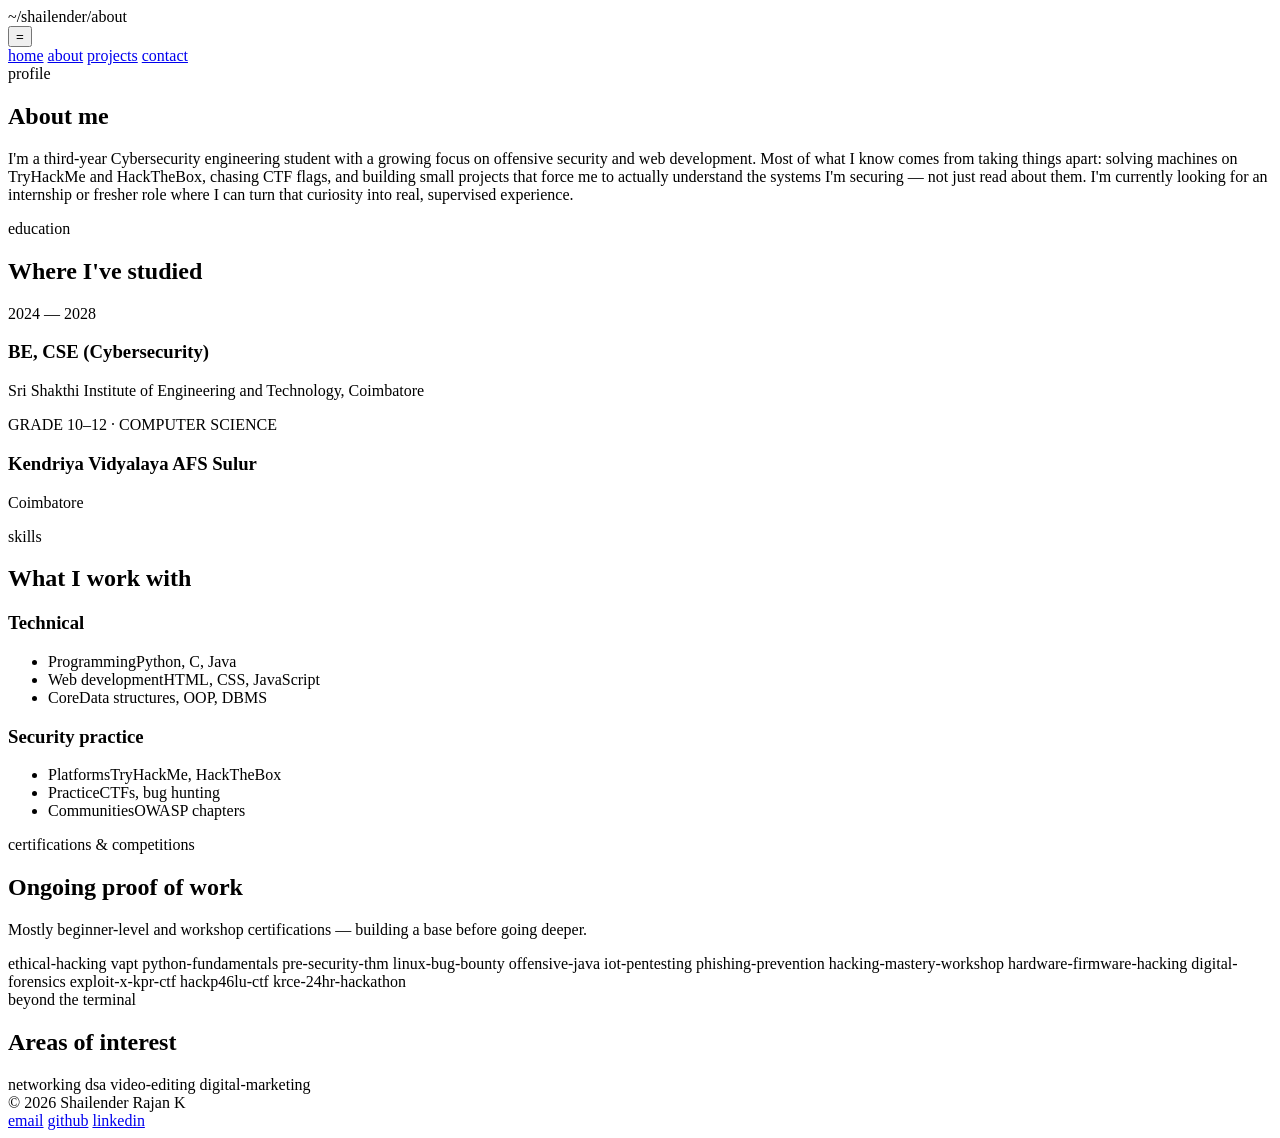
==== about.html @ c991220b "Add files via upload" ====
<!DOCTYPE html>
<html lang="en">
<head>
<meta charset="UTF-8">
<meta name="viewport" content="width=device-width, initial-scale=1.0">
<title>About — Shailender Rajan K</title>
<meta name="description" content="About Shailender Rajan K: education, skills, and areas of interest in cybersecurity.">

<link rel="preconnect" href="https://fonts.googleapis.com">
<link rel="preconnect" href="https://fonts.gstatic.com" crossorigin>
<link href="https://fonts.googleapis.com/css2?family=Space+Grotesk:wght@500;600;700&family=Inter:wght@400;500;600&family=JetBrains+Mono:wght@400;500&display=swap" rel="stylesheet">

<link rel="stylesheet" href="css/style.css">
</head>
<body>

<header class="site-nav">
  <div class="nav-inner">
    <div class="nav-path">
      <span>~/shailender</span><span class="sep">/</span><span class="segment-current">about</span>
    </div>
    <button class="nav-toggle" aria-label="Toggle menu" aria-expanded="false">=</button>
    <nav class="nav-links">
      <a href="index.html">home</a>
      <a href="about.html" aria-current="page">about</a>
      <a href="projects.html">projects</a>
      <a href="contact.html">contact</a>
    </nav>
  </div>
</header>

<main>

  <!-- ============================================================
       PROFILE — EDIT YOUR BIO PARAGRAPH HERE
       ============================================================ -->
  <section class="hero">
    <div class="wrap">
      <span class="eyebrow">profile</span>
      <h1 class="reveal">About me</h1>
      <p class="lede reveal">
        I'm a third-year Cybersecurity engineering student with a growing focus on
        offensive security and web development. Most of what I know comes from taking
        things apart: solving machines on TryHackMe and HackTheBox, chasing CTF flags,
        and building small projects that force me to actually understand the systems
        I'm securing — not just read about them. I'm currently looking for an internship
        or fresher role where I can turn that curiosity into real, supervised experience.
      </p>
    </div>
  </section>

  <!-- ============================================================
       EDUCATION — EDIT DATES / INSTITUTIONS HERE
       ============================================================ -->
  <section>
    <div class="wrap">
      <div class="section-head reveal">
        <span class="eyebrow">education</span>
        <h2>Where I've studied</h2>
      </div>

      <div class="grid-2 reveal-group">
        <div class="card reveal">
          <div class="card-meta">2024 — 2028</div>
          <h3>BE, CSE (Cybersecurity)</h3>
          <p>Sri Shakthi Institute of Engineering and Technology, Coimbatore</p>
        </div>
        <div class="card reveal">
          <div class="card-meta">GRADE 10–12 · COMPUTER SCIENCE</div>
          <h3>Kendriya Vidyalaya AFS Sulur</h3>
          <p>Coimbatore</p>
        </div>
      </div>
    </div>
  </section>

  <!-- ============================================================
       SKILLS — EDIT: add/remove list items as your skills grow
       ============================================================ -->
  <section>
    <div class="wrap">
      <div class="section-head reveal">
        <span class="eyebrow">skills</span>
        <h2>What I work with</h2>
      </div>

      <div class="grid-2 reveal-group">
        <div class="card reveal">
          <h3>Technical</h3>
          <ul class="list-plain">
            <li><span>Programming</span><span>Python, C, Java</span></li>
            <li><span>Web development</span><span>HTML, CSS, JavaScript</span></li>
            <li><span>Core</span><span>Data structures, OOP, DBMS</span></li>
          </ul>
        </div>
        <div class="card reveal">
          <h3>Security practice</h3>
          <ul class="list-plain">
            <li><span>Platforms</span><span>TryHackMe, HackTheBox</span></li>
            <li><span>Practice</span><span>CTFs, bug hunting</span></li>
            <li><span>Communities</span><span>OWASP chapters</span></li>
          </ul>
        </div>
      </div>
    </div>
  </section>

  <!-- ============================================================
       CERTIFICATIONS — EDIT: this list will grow fastest, keep it updated
       ============================================================ -->
  <section>
    <div class="wrap">
      <div class="section-head reveal">
        <span class="eyebrow">certifications &amp; competitions</span>
        <h2>Ongoing proof of work</h2>
        <p>Mostly beginner-level and workshop certifications — building a base before going deeper.</p>
      </div>

      <div class="tag-row reveal-group">
        <span class="tag reveal">ethical-hacking</span>
        <span class="tag reveal">vapt</span>
        <span class="tag reveal">python-fundamentals</span>
        <span class="tag reveal">pre-security-thm</span>
        <span class="tag reveal">linux-bug-bounty</span>
        <span class="tag reveal">offensive-java</span>
        <span class="tag reveal">iot-pentesting</span>
        <span class="tag reveal">phishing-prevention</span>
        <span class="tag reveal">hacking-mastery-workshop</span>
        <span class="tag reveal">hardware-firmware-hacking</span>
        <span class="tag reveal">digital-forensics</span>
        <span class="tag reveal">exploit-x-kpr-ctf</span>
        <span class="tag reveal">hackp46lu-ctf</span>
        <span class="tag reveal">krce-24hr-hackathon</span>
      </div>
    </div>
  </section>

  <!-- ============================================================
       INTERESTS — EDIT if your interests shift
       ============================================================ -->
  <section>
    <div class="wrap">
      <div class="section-head reveal">
        <span class="eyebrow">beyond the terminal</span>
        <h2>Areas of interest</h2>
      </div>
      <div class="tag-row reveal-group">
        <span class="tag reveal">networking</span>
        <span class="tag reveal">dsa</span>
        <span class="tag reveal">video-editing</span>
        <span class="tag reveal">digital-marketing</span>
      </div>
    </div>
  </section>

</main>

<footer class="site-footer">
  <div class="footer-inner">
    <span>&copy; <span id="year"></span> Shailender Rajan K</span>
    <div class="footer-links">
      <a href="mailto:shailenderrajank@gmail.com">email</a>
      <a href="https://github.com/iamshailenderr" target="_blank" rel="noopener">github</a>
      <a href="https://www.linkedin.com/in/shailender-rajan-kadhir-b52030244" target="_blank" rel="noopener">linkedin</a>
    </div>
  </div>
</footer>

<script src="js/script.js"></script>
<script>document.getElementById("year").textContent = new Date().getFullYear();</script>
</body>
</html>
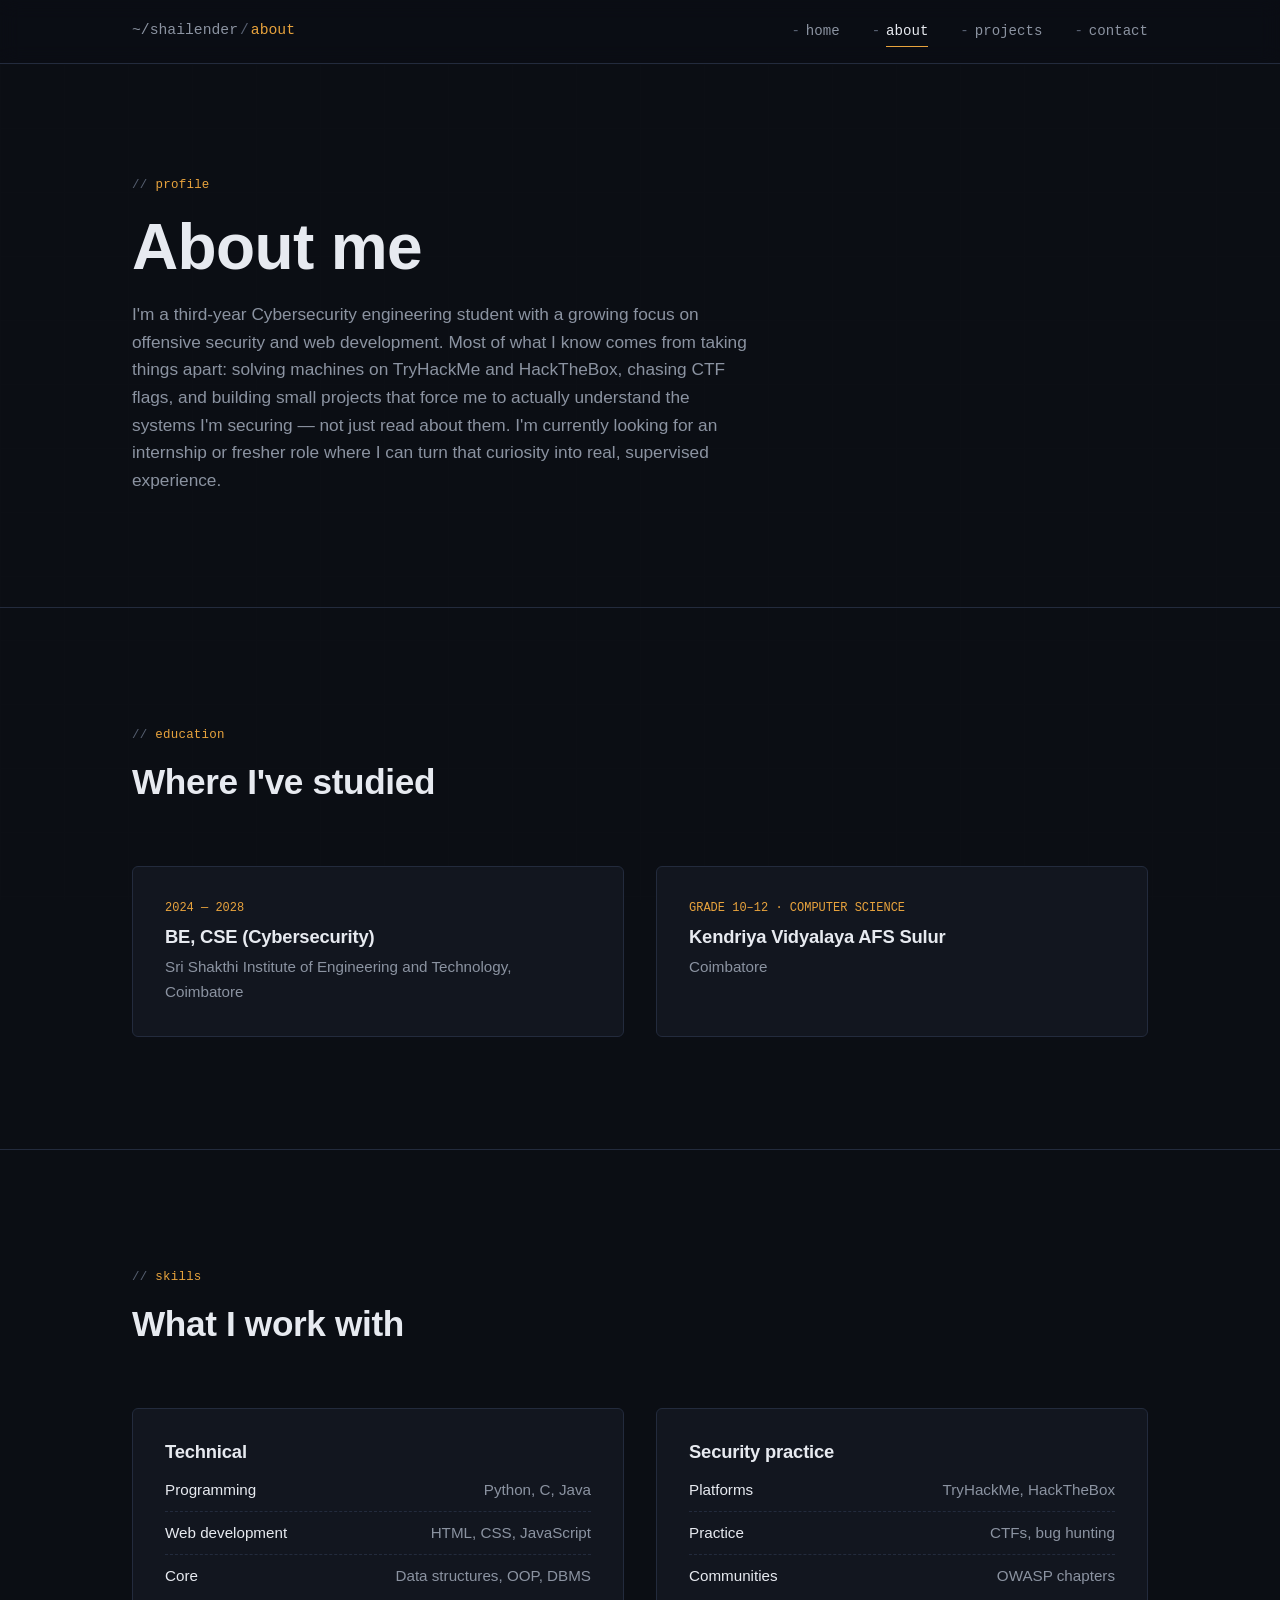
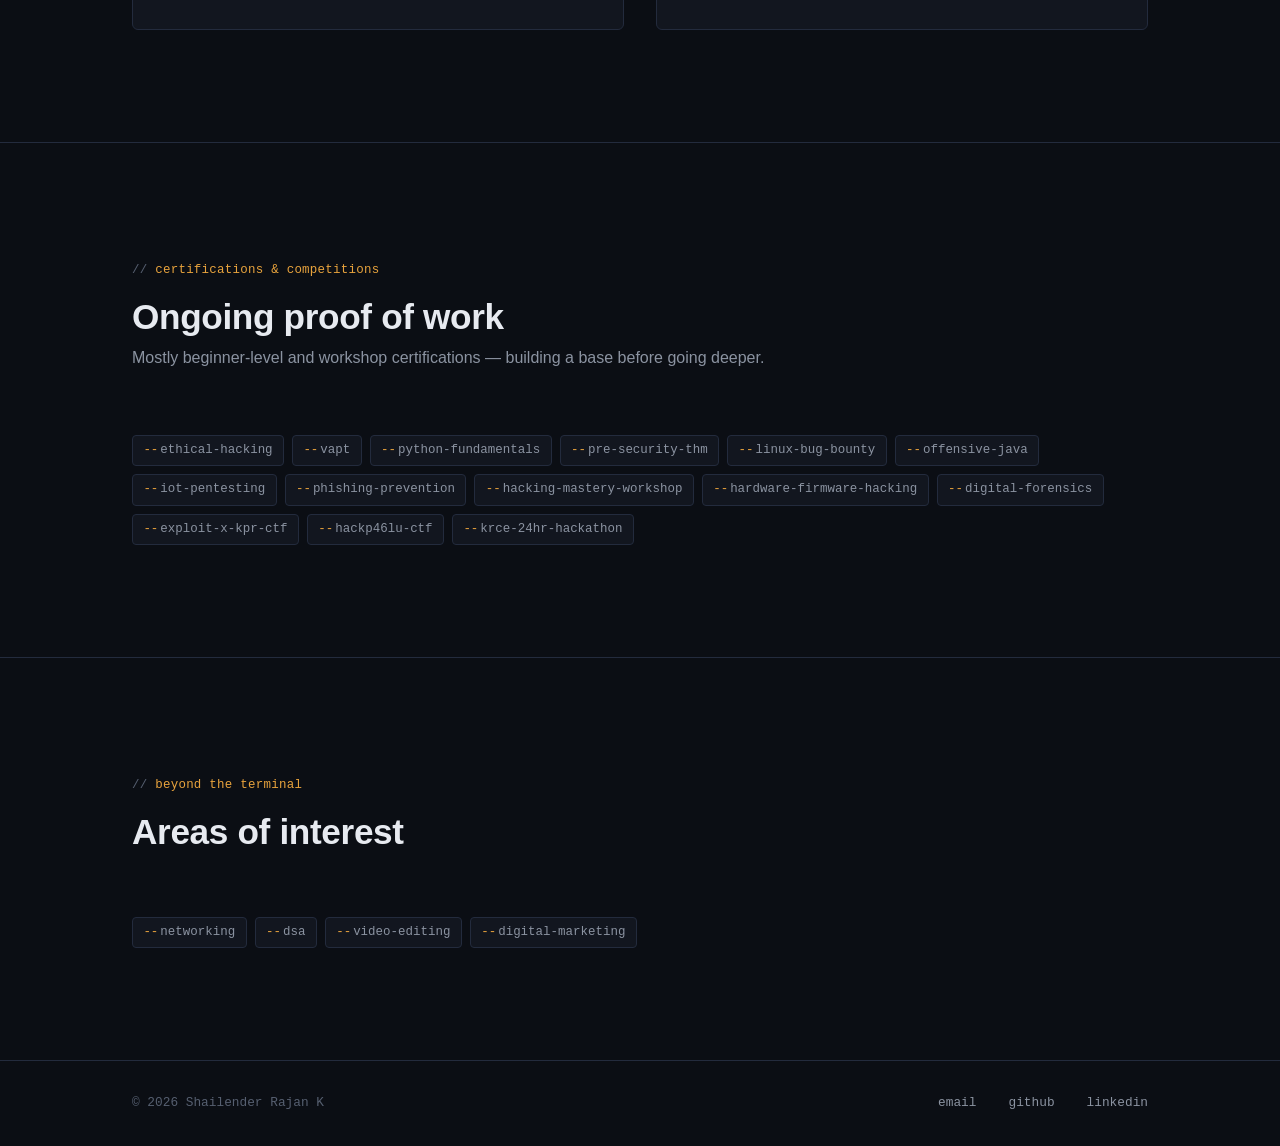
==== commit 07108738: "Update about.html" ====
--- a/about.html
+++ b/about.html
@@ -10,7 +10,7 @@
 <link rel="preconnect" href="https://fonts.gstatic.com" crossorigin>
 <link href="https://fonts.googleapis.com/css2?family=Space+Grotesk:wght@500;600;700&family=Inter:wght@400;500;600&family=JetBrains+Mono:wght@400;500&display=swap" rel="stylesheet">
 
-<link rel="stylesheet" href="css/style.css">
+<link rel="stylesheet" href="style.css">
 </head>
 <body>
 
@@ -166,7 +166,7 @@
   </div>
 </footer>
 
-<script src="js/script.js"></script>
+<script src="script.js"></script>
 <script>document.getElementById("year").textContent = new Date().getFullYear();</script>
 </body>
 </html>
--- a/style.css
+++ b/style.css
@@ -0,0 +1,440 @@
+/* =========================================================
+   SHAILENDER RAJAN K — PORTFOLIO STYLESHEET
+   =========================================================
+   HOW THIS FILE IS ORGANIZED (find things fast):
+   1. Design tokens (colors, fonts, spacing) — EDIT COLORS HERE
+   2. Reset & base
+   3. Layout helpers
+   4. Nav / breadcrumb bar
+   5. Buttons & tags
+   6. Hero
+   7. Cards & sections
+   8. Footer
+   9. Scroll-reveal animation system
+   10. Responsive
+   ========================================================= */
+
+/* ---------- 1. DESIGN TOKENS ---------- */
+:root {
+  /* Background layers */
+  --bg: #0b0e14;
+  --surface: #12161f;
+  --surface-2: #1a2130;
+  --border: #232b3d;
+
+  /* Text */
+  --text: #e7eaf0;
+  --text-dim: #8b93a1;
+  --text-faint: #565f70;
+
+  /* Accent — signal amber. Used sparingly. */
+  --accent: #e8a33d;
+  --accent-soft: rgba(232, 163, 61, 0.14);
+  --accent-line: rgba(232, 163, 61, 0.35);
+
+  /* Type */
+  --font-display: "Space Grotesk", "Segoe UI", sans-serif;
+  --font-body: "Inter", "Segoe UI", sans-serif;
+  --font-mono: "JetBrains Mono", "Courier New", monospace;
+
+  /* Spacing scale */
+  --space-xs: 0.5rem;
+  --space-sm: 1rem;
+  --space-md: 2rem;
+  --space-lg: 4rem;
+  --space-xl: 7rem;
+
+  --radius: 6px;
+  --max-width: 1080px;
+}
+
+/* ---------- 2. RESET & BASE ---------- */
+* { margin: 0; padding: 0; box-sizing: border-box; }
+
+html { scroll-behavior: smooth; }
+
+@media (prefers-reduced-motion: reduce) {
+  html { scroll-behavior: auto; }
+  *, *::before, *::after {
+    animation-duration: 0.01ms !important;
+    animation-iteration-count: 1 !important;
+    transition-duration: 0.01ms !important;
+    scroll-behavior: auto !important;
+  }
+}
+
+body {
+  background: var(--bg);
+  color: var(--text);
+  font-family: var(--font-body);
+  font-size: 16px;
+  line-height: 1.6;
+  -webkit-font-smoothing: antialiased;
+  min-height: 100vh;
+  display: flex;
+  flex-direction: column;
+}
+
+/* subtle ambient grid texture on the background, very low opacity */
+body::before {
+  content: "";
+  position: fixed;
+  inset: 0;
+  z-index: -1;
+  background-image:
+    linear-gradient(var(--border) 1px, transparent 1px),
+    linear-gradient(90deg, var(--border) 1px, transparent 1px);
+  background-size: 64px 64px;
+  opacity: 0.06;
+  pointer-events: none;
+}
+
+a { color: inherit; text-decoration: none; }
+
+h1, h2, h3, h4 {
+  font-family: var(--font-display);
+  font-weight: 600;
+  line-height: 1.15;
+  letter-spacing: -0.01em;
+}
+
+h1 { font-size: clamp(2.4rem, 5vw, 4rem); }
+h2 { font-size: clamp(1.6rem, 3vw, 2.2rem); }
+h3 { font-size: 1.15rem; }
+
+p { color: var(--text-dim); }
+
+ul { list-style: none; }
+
+img { max-width: 100%; display: block; }
+
+::selection { background: var(--accent-soft); color: var(--accent); }
+
+:focus-visible {
+  outline: 2px solid var(--accent);
+  outline-offset: 3px;
+  border-radius: 3px;
+}
+
+/* ---------- 3. LAYOUT HELPERS ---------- */
+.wrap {
+  max-width: var(--max-width);
+  margin: 0 auto;
+  padding: 0 var(--space-md);
+}
+
+main { flex: 1; }
+
+section {
+  padding: var(--space-xl) 0;
+  border-bottom: 1px solid var(--border);
+}
+
+section:last-of-type { border-bottom: none; }
+
+.eyebrow {
+  font-family: var(--font-mono);
+  font-size: 0.78rem;
+  color: var(--accent);
+  letter-spacing: 0.02em;
+  display: inline-block;
+  margin-bottom: var(--space-sm);
+}
+
+.eyebrow::before { content: "// "; color: var(--text-faint); }
+
+.section-head {
+  margin-bottom: var(--space-lg);
+  max-width: 640px;
+}
+
+.section-head p { margin-top: var(--space-xs); }
+
+/* ---------- 4. NAV / BREADCRUMB BAR ---------- */
+/* Signature element: a command-path style breadcrumb instead of a generic navbar.
+   It reads like a terminal working directory: ~/shailender/<page> */
+header.site-nav {
+  position: sticky;
+  top: 0;
+  z-index: 50;
+  background: rgba(11, 14, 20, 0.85);
+  backdrop-filter: blur(10px);
+  border-bottom: 1px solid var(--border);
+}
+
+.nav-inner {
+  max-width: var(--max-width);
+  margin: 0 auto;
+  padding: var(--space-sm) var(--space-md);
+  display: flex;
+  align-items: center;
+  justify-content: space-between;
+}
+
+.nav-path {
+  font-family: var(--font-mono);
+  font-size: 0.92rem;
+  color: var(--text-dim);
+  white-space: nowrap;
+}
+
+.nav-path .segment-current { color: var(--accent); }
+.nav-path .sep { color: var(--text-faint); margin: 0 2px; }
+
+.nav-links {
+  display: flex;
+  gap: var(--space-md);
+  font-family: var(--font-mono);
+  font-size: 0.88rem;
+}
+
+.nav-links a {
+  color: var(--text-dim);
+  position: relative;
+  padding: 4px 0;
+  transition: color 0.2s ease;
+}
+
+.nav-links a::before { content: "-"; color: var(--text-faint); margin-right: 6px; }
+
+.nav-links a:hover,
+.nav-links a[aria-current="page"] {
+  color: var(--text);
+}
+
+.nav-links a[aria-current="page"]::after {
+  content: "";
+  position: absolute;
+  left: 14px;
+  right: 0;
+  bottom: 0;
+  height: 1px;
+  background: var(--accent);
+}
+
+.nav-toggle {
+  display: none;
+  background: none;
+  border: 1px solid var(--border);
+  color: var(--text);
+  border-radius: var(--radius);
+  width: 36px;
+  height: 36px;
+  font-family: var(--font-mono);
+  cursor: pointer;
+}
+
+/* ---------- 5. BUTTONS & TAGS ---------- */
+.btn {
+  display: inline-flex;
+  align-items: center;
+  gap: 8px;
+  font-family: var(--font-mono);
+  font-size: 0.9rem;
+  padding: 0.75rem 1.4rem;
+  border-radius: var(--radius);
+  border: 1px solid var(--border);
+  transition: border-color 0.2s ease, transform 0.2s ease, background 0.2s ease;
+  cursor: pointer;
+}
+
+.btn-primary {
+  background: var(--accent);
+  color: #14110a;
+  border-color: var(--accent);
+  font-weight: 600;
+}
+
+.btn-primary:hover { transform: translateY(-2px); box-shadow: 0 8px 24px -8px var(--accent-line); }
+
+.btn-ghost { color: var(--text); }
+.btn-ghost:hover { border-color: var(--accent-line); color: var(--accent); transform: translateY(-2px); }
+
+.btn-row { display: flex; gap: var(--space-sm); flex-wrap: wrap; margin-top: var(--space-md); }
+
+/* flag-style tags — echoes CLI flags, used for skills/stack */
+.tag {
+  font-family: var(--font-mono);
+  font-size: 0.78rem;
+  color: var(--text-dim);
+  background: var(--surface);
+  border: 1px solid var(--border);
+  padding: 0.3rem 0.65rem;
+  border-radius: 4px;
+  display: inline-flex;
+  align-items: center;
+}
+
+.tag::before { content: "--"; color: var(--accent); margin-right: 2px; }
+
+.tag-row { display: flex; flex-wrap: wrap; gap: 0.5rem; }
+
+/* ---------- 6. HERO ---------- */
+.hero {
+  padding-top: var(--space-xl);
+  padding-bottom: var(--space-xl);
+}
+
+.hero .eyebrow { display: flex; align-items: center; gap: 8px; }
+
+.status-dot {
+  width: 7px; height: 7px; border-radius: 50%;
+  background: var(--accent);
+  box-shadow: 0 0 0 0 var(--accent-line);
+  animation: pulse 2.4s infinite;
+}
+
+@keyframes pulse {
+  0% { box-shadow: 0 0 0 0 var(--accent-line); }
+  70% { box-shadow: 0 0 0 8px rgba(232,163,61,0); }
+  100% { box-shadow: 0 0 0 0 rgba(232,163,61,0); }
+}
+
+.hero h1 { max-width: 780px; }
+.hero h1 .accent-word { color: var(--accent); }
+
+.hero .lede {
+  margin-top: var(--space-sm);
+  max-width: 620px;
+  font-size: 1.08rem;
+}
+
+.hero-meta {
+  margin-top: var(--space-lg);
+  display: grid;
+  grid-template-columns: repeat(3, 1fr);
+  gap: var(--space-sm);
+  max-width: 720px;
+}
+
+.hero-meta div {
+  border-top: 1px solid var(--border);
+  padding-top: var(--space-xs);
+}
+
+.hero-meta .label {
+  font-family: var(--font-mono);
+  font-size: 0.72rem;
+  color: var(--text-faint);
+  text-transform: uppercase;
+  letter-spacing: 0.05em;
+}
+
+.hero-meta .value { color: var(--text); font-size: 0.95rem; margin-top: 4px; }
+
+/* ---------- 7. CARDS & SECTIONS ---------- */
+.card {
+  background: var(--surface);
+  border: 1px solid var(--border);
+  border-radius: var(--radius);
+  padding: var(--space-md);
+  transition: border-color 0.25s ease, transform 0.25s ease;
+}
+
+.card:hover { border-color: var(--accent-line); transform: translateY(-3px); }
+
+a.card { display: block; }
+
+.grid-2 { display: grid; grid-template-columns: 1fr 1fr; gap: var(--space-md); }
+.grid-3 { display: grid; grid-template-columns: repeat(3, 1fr); gap: var(--space-md); }
+
+.card h3 { margin-bottom: 0.4rem; }
+.card .card-meta {
+  font-family: var(--font-mono);
+  font-size: 0.75rem;
+  color: var(--accent);
+  margin-bottom: var(--space-xs);
+}
+
+.card p { margin-top: 0.5rem; font-size: 0.95rem; }
+
+.divider-label {
+  font-family: var(--font-mono);
+  font-size: 0.75rem;
+  color: var(--text-faint);
+  margin-bottom: var(--space-sm);
+  display: block;
+}
+
+.list-plain li {
+  padding: 0.55rem 0;
+  border-bottom: 1px dashed var(--border);
+  color: var(--text-dim);
+  font-size: 0.95rem;
+  display: flex;
+  justify-content: space-between;
+  gap: 1rem;
+}
+
+.list-plain li:last-child { border-bottom: none; }
+.list-plain li span:first-child { color: var(--text); }
+
+/* ---------- 8. FOOTER ---------- */
+footer.site-footer {
+  border-top: 1px solid var(--border);
+  padding: var(--space-md) 0;
+}
+
+.footer-inner {
+  max-width: var(--max-width);
+  margin: 0 auto;
+  padding: 0 var(--space-md);
+  display: flex;
+  justify-content: space-between;
+  align-items: center;
+  flex-wrap: wrap;
+  gap: var(--space-sm);
+  font-family: var(--font-mono);
+  font-size: 0.8rem;
+  color: var(--text-faint);
+}
+
+.footer-inner a { color: var(--text-dim); transition: color 0.2s ease; }
+.footer-inner a:hover { color: var(--accent); }
+
+.footer-links { display: flex; gap: var(--space-md); }
+
+/* ---------- 9. SCROLL-REVEAL ---------- */
+.reveal {
+  opacity: 0;
+  transform: translateY(18px);
+  transition: opacity 0.6s ease, transform 0.6s ease;
+}
+
+.reveal.is-visible {
+  opacity: 1;
+  transform: translateY(0);
+}
+
+/* stagger children of a revealed group */
+.reveal-group .reveal:nth-child(1) { transition-delay: 0.02s; }
+.reveal-group .reveal:nth-child(2) { transition-delay: 0.08s; }
+.reveal-group .reveal:nth-child(3) { transition-delay: 0.14s; }
+.reveal-group .reveal:nth-child(4) { transition-delay: 0.2s; }
+.reveal-group .reveal:nth-child(5) { transition-delay: 0.26s; }
+.reveal-group .reveal:nth-child(6) { transition-delay: 0.32s; }
+
+/* ---------- 10. RESPONSIVE ---------- */
+@media (max-width: 760px) {
+  .grid-2, .grid-3 { grid-template-columns: 1fr; }
+  .hero-meta { grid-template-columns: 1fr; }
+
+  .nav-links {
+    position: absolute;
+    top: 100%;
+    left: 0;
+    right: 0;
+    background: var(--bg);
+    border-bottom: 1px solid var(--border);
+    flex-direction: column;
+    padding: var(--space-sm) var(--space-md);
+    gap: var(--space-sm);
+    display: none;
+  }
+
+  .nav-links.open { display: flex; }
+
+  .nav-toggle { display: block; }
+
+  .nav-path { font-size: 0.8rem; }
+}
